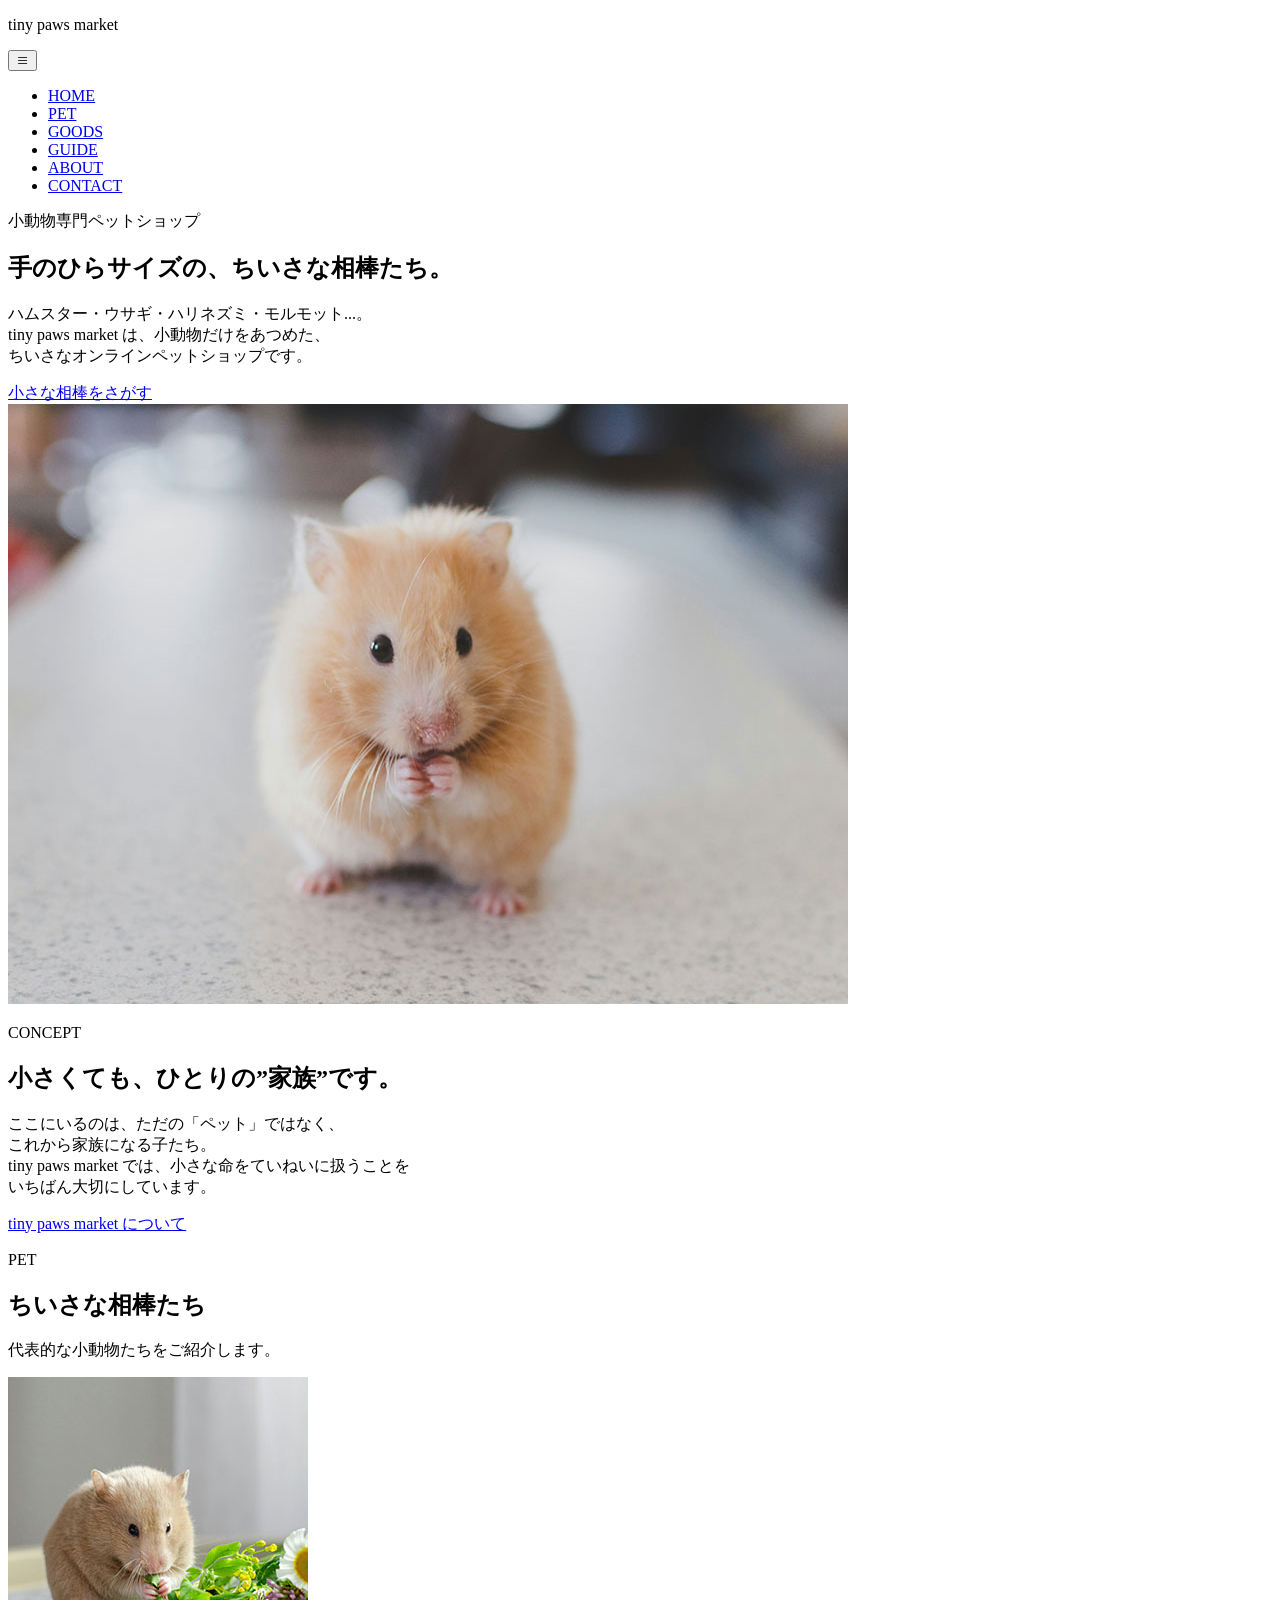
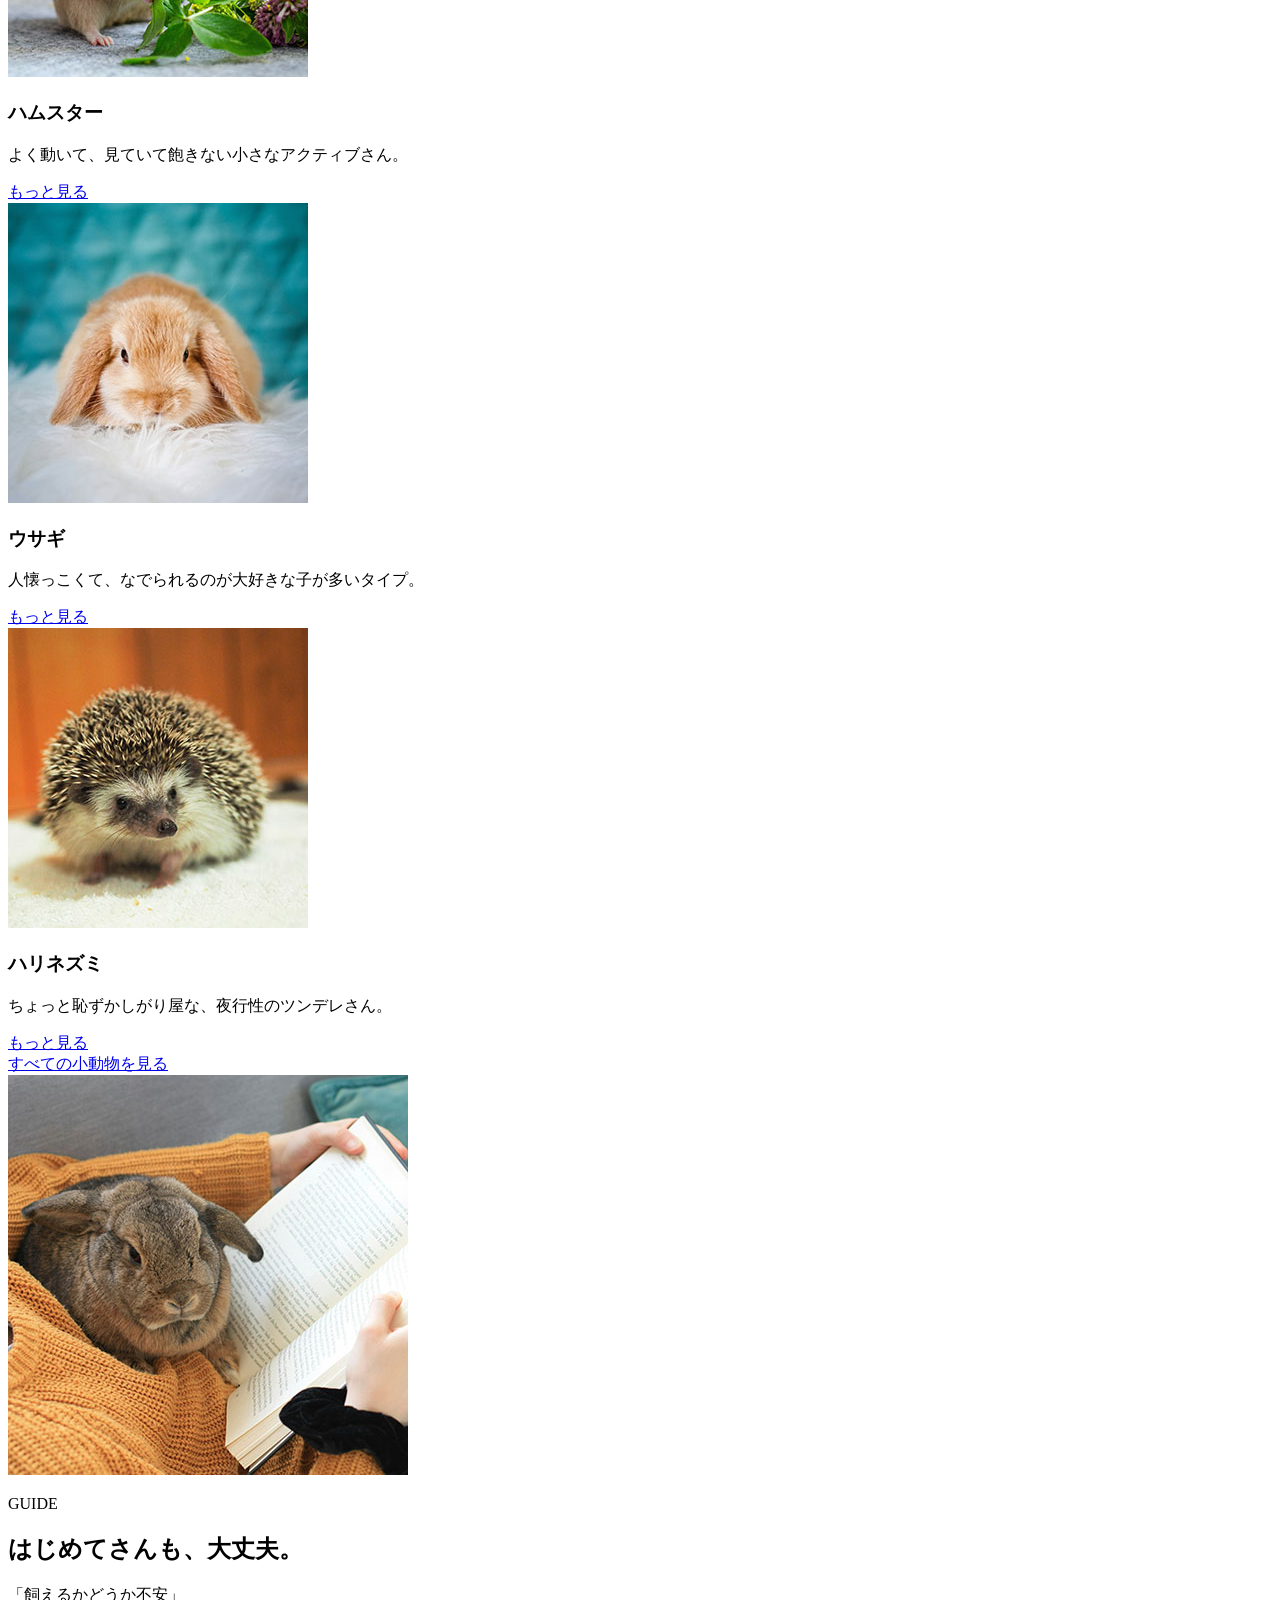
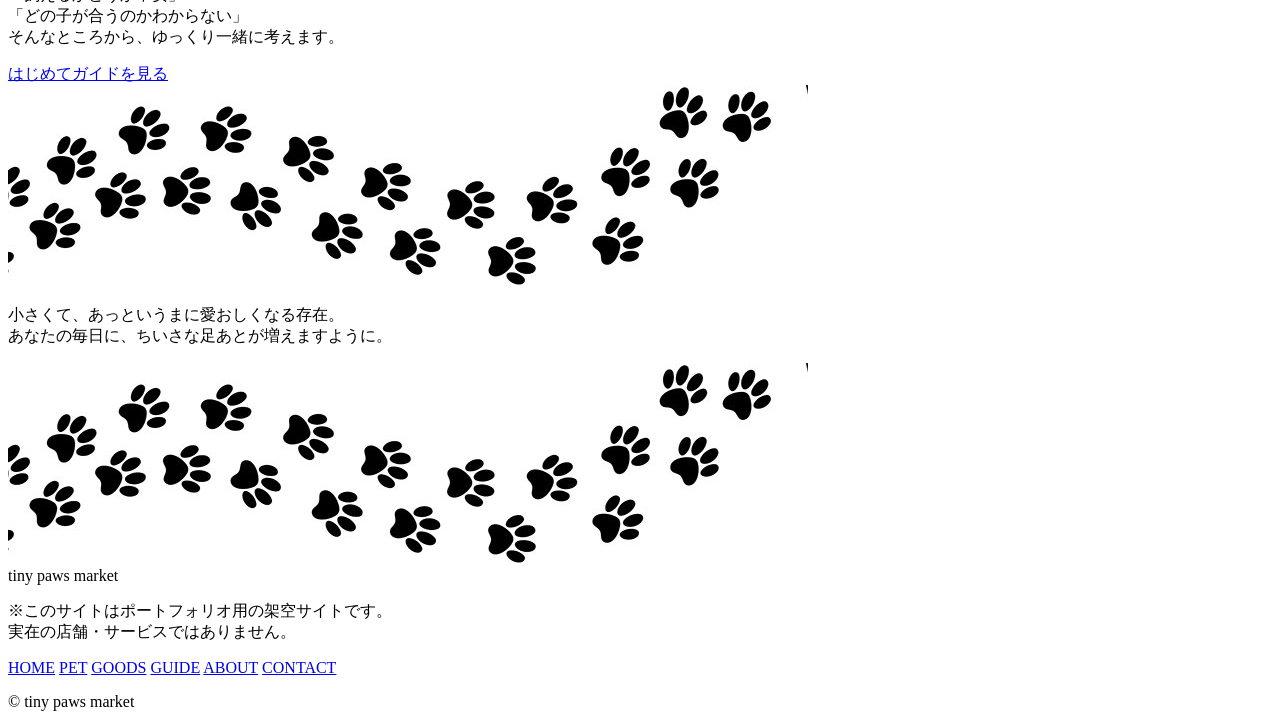
==== index.html @ 4024fcd1 "Add files via upload" ====
<!DOCTYPE html>
<html lang="ja">

<head>
    <meta charset="UTF-8">
    <title>tiny paws market | 小動物専門ペットショップ</title>
    <meta name="viewport" content="width=device-width, initial-scale=1">
    <link rel="stylesheet" href="css/style.css">
    <link rel="stylesheet" href="https://cdn.jsdelivr.net/npm/bootstrap-icons@1.11.3/font/bootstrap-icons.min.css">
</head>

<body>
    <header class="site-header">
        <div class="container">
            <div class="header-inner">
                <p class="site-title">tiny paws market</p>
                <button class="nav-toggle" aria-label="メニューを開く" aria-expanded="false">
                    <i class="bi bi-list"></i>
                </button>
            </div>
            <nav class="global-nav">
                <ul>
                    <li><a href="index.html">HOME</a></li>
                    <li><a href="pet.html">PET</a></li>
                    <li><a href="#">GOODS</a></li>
                    <li><a href="guide.html">GUIDE</a></li>
                    <li><a href="about.html">ABOUT</a></li>
                    <li><a href="contact.html">CONTACT</a></li>
                </ul>
            </nav>
        </div>
    </header>
    <main>
        <!-- ヒーロー -->
        <section class="hero">
            <div class="container hero-inner">
                <div class="hero-text">
                    <p class="hero-label">小動物専門ペットショップ</p>
                    <h1 class="hero-title">手のひらサイズの、ちいさな相棒たち。</h1>
                    <p class="hero-lead">ハムスター・ウサギ・ハリネズミ・モルモット...。<br>tiny paws market
                        は、小動物だけをあつめた、<br>ちいさなオンラインペットショップです。</p>
                    <a href="pet.html" class="btn-primary">小さな相棒をさがす</a>
                </div>
                <div class="hero-image">
                    <img src="image/main_1.jpg" alt="小さなハムスター">
                </div>
            </div>
        </section>

        <!-- コンセプト -->
        <section class="section concept">
            <div class="container">
                <p class="section-label">CONCEPT</p>
                <h2 class="section-title">小さくても、ひとりの”家族”です。</h2>
                <p class="section-text">
                    ここにいるのは、ただの「ペット」ではなく、<br>これから家族になる子たち。<br>tiny paws market では、小さな命をていねいに扱うことを<br>いちばん大切にしています。
                </p>
                <a href="#" class="btn-secondary">tiny paws market について</a>
            </div>
        </section>

        <!-- PET ピックアップ -->
        <section class="section pets">
            <div class="container">
                <p class="section-label">PET</p>
                <h2 class="section-title">ちいさな相棒たち</h2>
                <p class="section-text">代表的な小動物たちをご紹介します。</p>

                <div class="pet-grid">
                    <article class="pet-card">
                        <img src="image/pet_1.jpg" alt="ハムスター">
                        <h3 class="pet-name">ハムスター</h3>
                        <p class="pet-desc">よく動いて、見ていて飽きない小さなアクティブさん。</p>
                        <a href="pet.html" class="pet-link">もっと見る</a>
                    </article>

                    <article class="pet-card">
                        <img src="image/pet_2.jpg" alt="ウサギ">
                        <h3 class="pet-name">ウサギ</h3>
                        <p class="pet-desc">人懐っこくて、なでられるのが大好きな子が多いタイプ。</p>
                        <a href="pet.html" class="pet-link">もっと見る</a>
                    </article>

                    <article class="pet-card">
                        <img src="image/pet_3.jpg" alt="ハリネズミ">
                        <h3 class="pet-name">ハリネズミ</h3>
                        <p class="pet-desc">ちょっと恥ずかしがり屋な、夜行性のツンデレさん。</p>
                        <a href="pet.html" class="pet-link">もっと見る</a>
                    </article>
                </div>

                <div class="section-cta">
                    <a href="pet.html" class="btn-secondary">すべての小動物を見る</a>
                </div>
            </div>
        </section>

        <!-- はじめてさんへ -->
        <section class="section guide-intro">
            <div class="container guide-inner">
                <div class="guide-image">
                    <img src="image/guide_1pc.jpg" alt="小動物との暮らしのイメージ">
                </div>
                <div class="guide-text">
                    <p class="section-label">GUIDE</p>
                    <h2 class="section-title">はじめてさんも、大丈夫。</h2>
                    <p class="section-text">
                        「飼えるかどうか不安」<br>「どの子が合うのかわからない」<br>そんなところから、ゆっくり一緒に考えます。
                    </p>
                    <a href="guide.html" class="btn-secondary">はじめてガイドを見る</a>
                </div>
            </div>
        </section>

        <!-- フッターメッセージ -->
        <section class="section message">
            <div class="container message-inner">
                <img src="image/footer_1.jpg" alt="" class="footprint">
                <p class="message-text">
                    小さくて、あっというまに愛おしくなる存在。<br>
                    あなたの毎日に、ちいさな足あとが増えますように。
                </p>
                <img src="image/footer_1.jpg" alt="" class="footprint">
            </div>
        </section>

    </main>
    <footer class="site-footer">
        <div class="container footer-inner">
            <div class="footer-left">
                <div class="logo">tiny paws market</div>
                <p class="note">
                    ※このサイトはポートフォリオ用の架空サイトです。<br>
                    実在の店舗・サービスではありません。
                </p>
            </div>
            <div class="footer-right">
                <nav class="footer-nav">
                    <a href="index.html">HOME</a>
                    <a href="pet.html">PET</a>
                    <a href="#">GOODS</a>
                    <a href="guide.html">GUIDE</a>
                    <a href="about.html">ABOUT</a>
                    <a href="contact.html">CONTACT</a>
                </nav>
                <p class="copyright">© tiny paws market</p>
            </div>
        </div>
    </footer>
    <!-- JSファイルの読み込み（body の一番最後） -->
    <script src="js/main.js"></script>
</body>

</html>
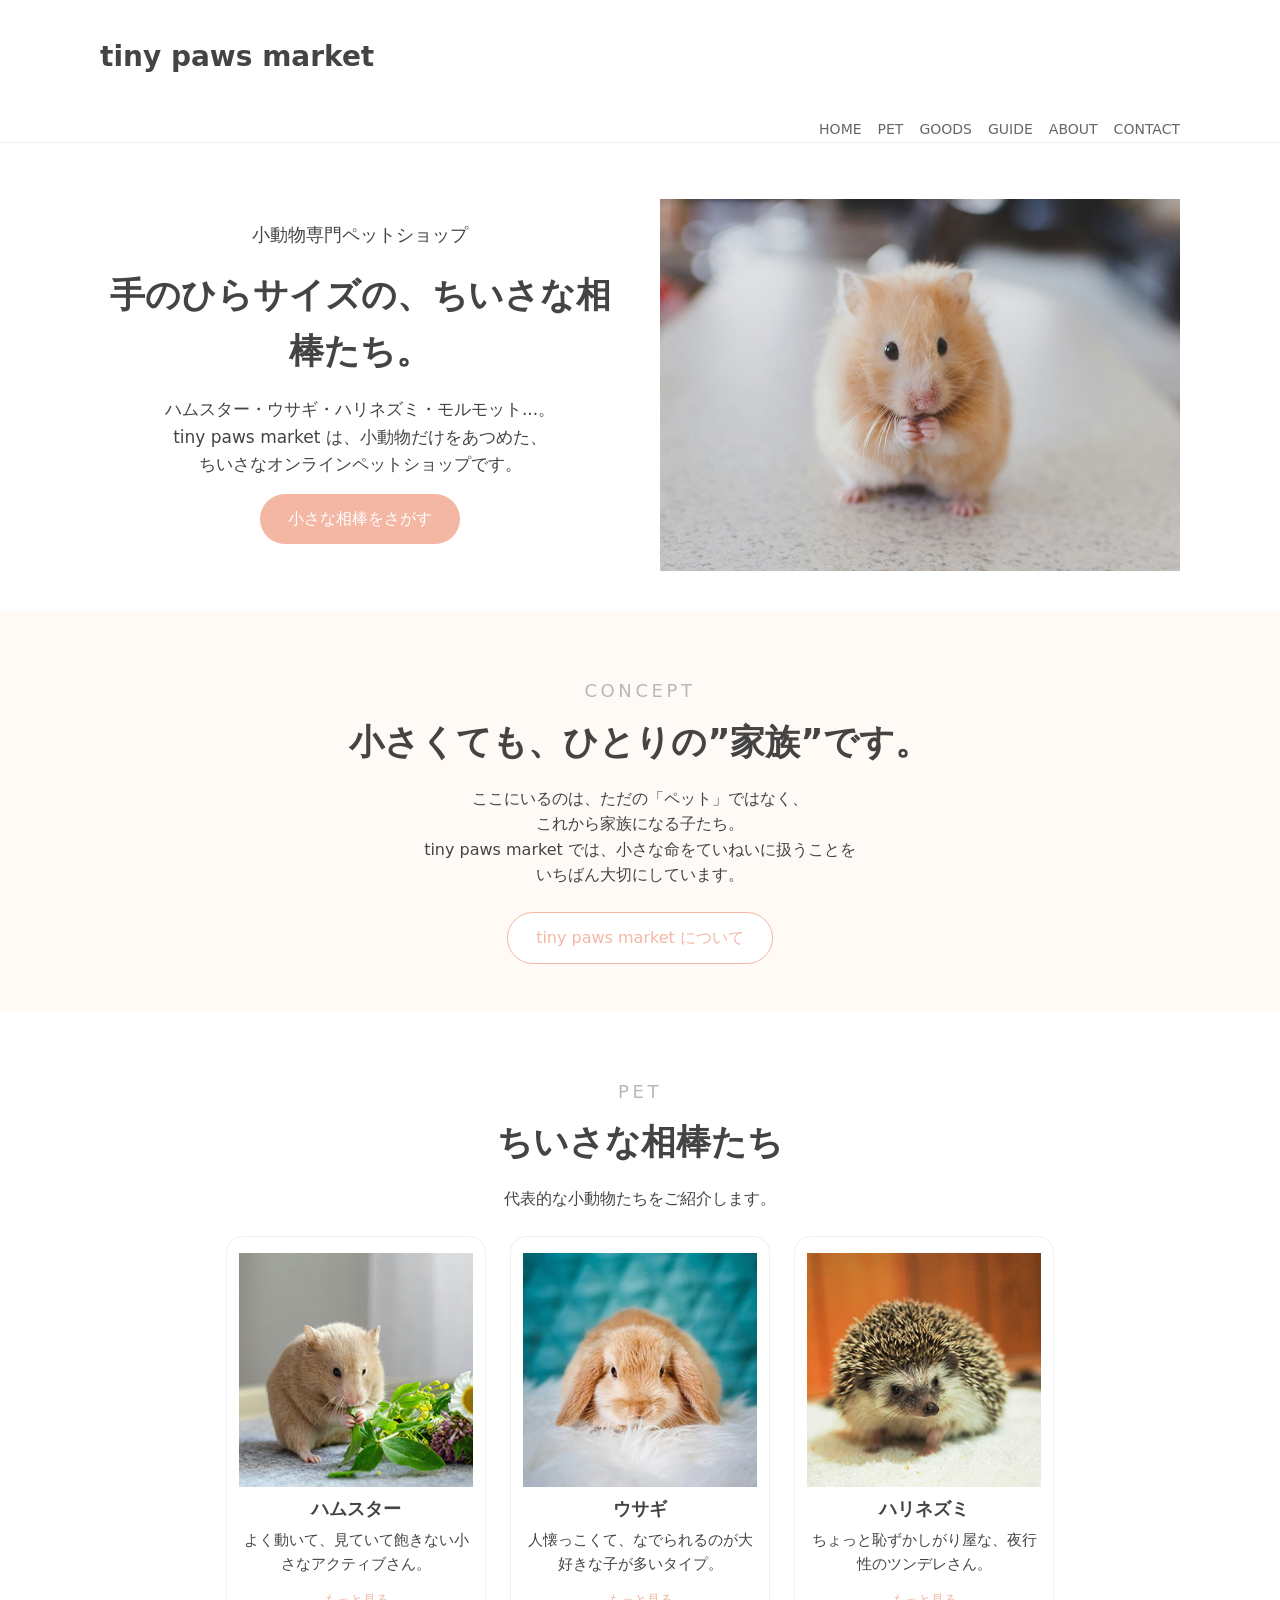
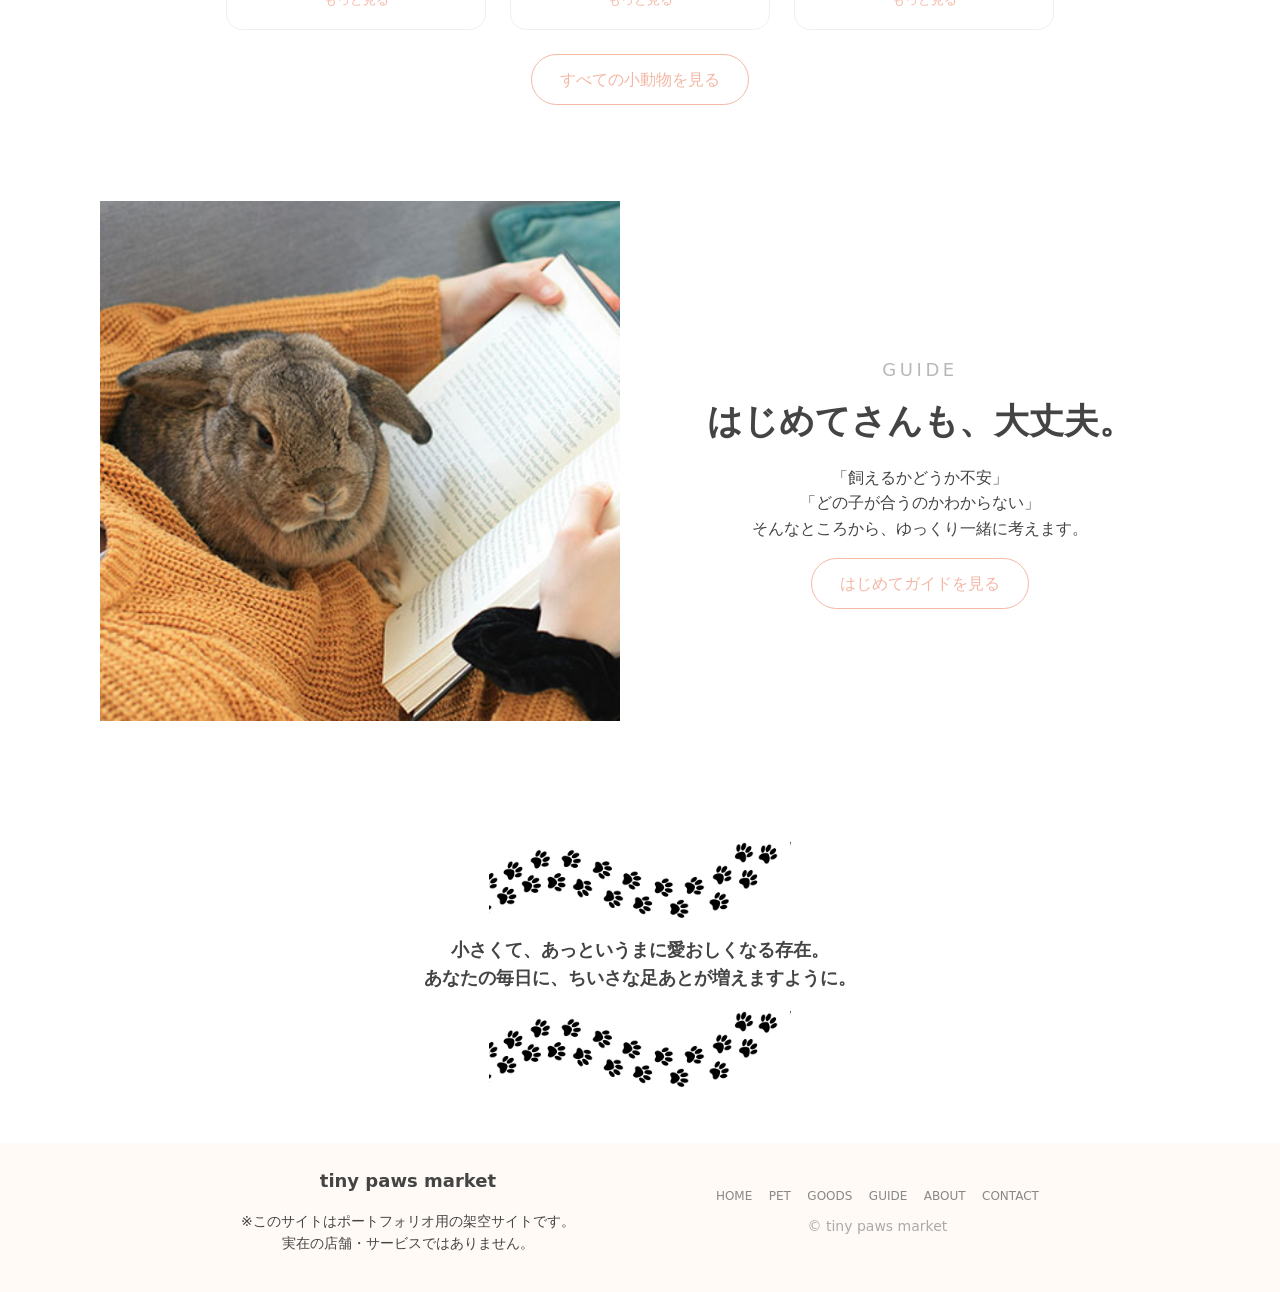
==== commit f1874920: "Update index.html" ====
--- a/index.html
+++ b/index.html
@@ -5,7 +5,7 @@
     <meta charset="UTF-8">
     <title>tiny paws market | 小動物専門ペットショップ</title>
     <meta name="viewport" content="width=device-width, initial-scale=1">
-    <link rel="stylesheet" href="css/style.css">
+    <link rel="stylesheet" href="./style.css">
     <link rel="stylesheet" href="https://cdn.jsdelivr.net/npm/bootstrap-icons@1.11.3/font/bootstrap-icons.min.css">
 </head>
 
@@ -148,7 +148,8 @@
         </div>
     </footer>
     <!-- JSファイルの読み込み（body の一番最後） -->
-    <script src="js/main.js"></script>
+    <script src="./main.js"></script>
 </body>
 
-</html>+
+</html>
--- a/style.css
+++ b/style.css
@@ -0,0 +1,802 @@
+*,
+*::before,
+*::after {
+    box-sizing: border-box;
+}
+
+body {
+    margin: 0;
+    font-family: system-ui, -apple-system, BlinkMacSystemFont, "ヒラギノ角ゴ ProN", "Yu Gothic", sans-serif;
+    color: #444;
+    background-color: #fff;
+    line-height: 1.6;
+}
+
+@media (min-width: 768px) {
+    body {
+        font-size: 18px;
+    }
+}
+
+img {
+    max-width: 100%;
+    display: block;
+}
+
+/* レイアウト共通 */
+.container {
+    width: 90%;
+    max-width: 1080px;
+    margin: 0 auto;
+    text-align: center;
+}
+
+@media (min-width: 768px) {
+    .site-title {
+        font-size: 28px;
+        font-weight: 700;
+        line-height: 1.2;
+    }
+}
+
+/* ヘッダー
+-------------------------------------------------------- */
+.site-header {
+    border-bottom: 1px solid #eee;
+    background-color: #fff;
+}
+
+.header-inner {
+    display: flex;
+    align-items: center;
+    justify-content: space-between;
+    padding: 12px 0;
+}
+
+.logo {
+    font-weight: 700;
+    font-size: 18px;
+}
+
+/* ハンバーガー（Bootstrap Icons） */
+.nav-toggle {
+    background: none;
+    border: none;
+    padding: 0;
+    width: 32px;
+    height: 32px;
+    display: inline-flex;
+    align-items: center;
+    justify-content: center;
+    cursor: pointer;
+}
+
+@media (min-width: 768px) {
+    .nav-toggle {
+        display: none;
+    }
+}
+
+.nav-toggle .bi {
+    font-size: 28px;
+    color: #444;
+}
+
+.global-nav {
+    display: none;
+    background-color: #fff;
+    border-top: 1px solid #eee;
+}
+
+@media (min-width: 768px) {
+    .global-nav {
+        display: block;
+        border-top: none;
+    }
+
+}
+
+.global-nav.is-open {
+    display: block;
+}
+
+.global-nav ul {
+    list-style: none;
+    margin: 0;
+    padding: 8px 5%;
+}
+
+@media (min-width: 768px) {
+    .global-nav ul {
+        display: flex;
+        align-items: center;
+        justify-content: flex-end;
+        gap: 16px;
+        list-style: none;
+        margin: 0;
+        padding: 0;
+    }
+
+}
+
+.global-nav li+li {
+    margin-top: 8px;
+}
+
+@media (min-width: 768px) {
+    .global-nav li {
+        margin: 0 !important;
+        padding: 0 !important;
+    }
+}
+
+.global-nav a {
+    display: block;
+    text-decoration: none;
+    color: #666;
+    font-size: 14px;
+}
+
+@media (min-width: 768px) {
+    .global-nav a {
+        display: inline-block;
+        text-decoration: none;
+        color: #666;
+        font-size: 14px;
+        line-height: 1;
+        padding: 4px 0;
+    }
+}
+
+/* ボタン */
+.btn-primary,
+.btn-secondary {
+    display: inline-block;
+    padding: 10px 20px;
+    border-radius: 999px;
+    text-decoration: none;
+    font-size: 14px;
+}
+
+.btn-primary {
+    background-color: #f3b7a4;
+    color: #fff;
+}
+
+@media (min-width: 768px) {
+    .btn-primary {
+        font-size: 16px;
+        padding: 12px 28px;
+    }
+}
+
+.btn-secondary {
+    border: 1px solid #f3b7a4;
+    color: #f3b7a4;
+    background-color: #fff;
+}
+
+@media (min-width: 768px) {
+    .btn-secondary {
+        font-size: 16px;
+        padding: 12px 28px;
+    }
+}
+
+/* セクション共通 */
+.section {
+    padding: 48px 0;
+}
+
+.section-label {
+    font-size: 12px;
+    letter-spacing: 0.2em;
+    text-transform: uppercase;
+    color: #b8b8b8;
+    margin-bottom: 8px;
+}
+
+@media (min-width: 768px) {
+    .section-label {
+        font-size: 18px;
+    }
+}
+
+.section-title {
+    font-size: 20px;
+    margin: 0 0 16px;
+}
+
+@media (min-width: 768px) {
+    .section-title {
+        font-size: 35px;
+    }
+}
+
+.section-text {
+    font-size: 14px;
+}
+
+@media (min-width: 768px) {
+    .section-text {
+        font-size: 16px;
+    }
+}
+
+/* ヒーロー
+-------------------------------------------------------- */
+.hero {
+    padding: 32px 0 40px;
+}
+
+.hero-title {
+    font-size: 22px;
+    margin: 8px 0 12px;
+}
+
+@media (min-width: 768px) {
+    .hero-title {
+        font-size: 35px;
+    }
+}
+
+.hero-lead {
+    font-size: 14px;
+    margin-bottom: 16px;
+}
+
+@media (min-width: 768px) {
+    .hero-lead {
+        font-size: 17px;
+    }
+}
+
+.hero-image {
+    margin-top: 24px;
+}
+
+@media (min-width: 768px) {
+    .hero-inner {
+        display: flex;
+        align-items: center;
+        gap: 40px;
+    }
+
+    .hero-text,
+    .hero-image {
+        flex: 1;
+    }
+}
+
+.concept {
+    background-color: #fffaf5;
+    text-align: center;
+}
+
+.concept .btn-secondary {
+    margin-top: 8px;
+}
+
+/* PETカード
+-------------------------------------------------------- */
+.pet-grid {
+    margin-top: 24px;
+    display: grid;
+    grid-template-columns: 1fr;
+    gap: 16px;
+    justify-items: center;
+}
+
+@media (min-width: 768px) {
+    .pet-grid {
+        display: grid;
+        grid-template-columns: repeat(3, 260px);
+        justify-content: center;
+        gap: 24px;
+    }
+}
+
+.pet-card {
+    padding: 16px;
+    max-width: 320px;
+    border-radius: 16px;
+    border: 1px solid #f0f0f0;
+    background-color: #fff;
+}
+
+@media (min-width: 768px) {
+    .pet-card {
+        padding: 16px 12px;
+    }
+}
+
+.pet-name {
+    font-size: 16px;
+    margin: 8px 0 4px;
+}
+
+@media (min-width: 768px) {
+    .pet-name {
+        font-size: 18px;
+    }
+}
+
+.pet-desc {
+    font-size: 13px;
+    margin: 0 0 8px;
+}
+
+@media (min-width: 768px) {
+    .pet-desc {
+        font-size: 15px;
+    }
+}
+
+.pet-link {
+    font-size: 13px;
+    color: #f3b7a4;
+    text-decoration: none;
+}
+
+.section-cta {
+    margin-top: 24px;
+    text-align: center;
+}
+
+/* はじめてさん
+-------------------------------------------------------- */
+.guide-inner {
+    display: block;
+    text-align: center;
+}
+
+@media (min-width: 768px) {
+    .guide-inner {
+        display: flex;
+        align-items: center;
+        gap: 40px;
+    }
+}
+
+.guide-image {
+    margin-bottom: 16px;
+    text-align: center;
+}
+
+
+
+.guide-image img {
+    display: inline-block;
+    width: 100%;
+}
+
+@media (min-width: 768px) {
+
+    .guide-image,
+    .guide-text {
+        flex: 1;
+    }
+}
+
+/* フッターメッセージ */
+.message {
+    background-color: #fff;
+}
+
+.message-inner {
+    text-align: center;
+}
+
+.footprint {
+    width: 50%;
+    margin: 0 auto 8px;
+}
+
+@media (min-width: 768px) {
+    .footprint {
+        width: 28%;
+    }
+}
+
+.message-text {
+    font-size: 14px;
+}
+
+@media (min-width: 768px) {
+    .message-text {
+        font-size: 18px;
+        font-weight: 600;
+    }
+}
+
+/* フッター 
+-------------------------------------------------------- */
+.site-footer {
+    background-color: #fffaf5;
+    padding: 24px 0;
+    font-size: 12px;
+    text-align: center;
+}
+
+@media (min-width: 768px) {
+    .site-footer {
+        font-size: 14px;
+    }
+}
+
+.footer-inner {
+    display: block;
+}
+
+@media (min-width: 768px) {
+    .footer-inner {
+        display: flex;
+        justify-content: space-evenly;
+        align-items: center;
+    }
+}
+
+.footer-left {
+    margin-bottom: 16px;
+}
+
+@media (min-width: 768px) {
+    .footer-left {
+        margin-bottom: 0;
+    }
+}
+
+.footer-nav a {
+    margin-right: 12px;
+    color: #888;
+    text-decoration: none;
+    font-size: 12px;
+}
+
+.footer-nav a:last-child {
+    margin-right: 0
+}
+
+.copyright {
+    margin-top: 8px;
+    color: #aaa;
+}
+
+.pc-only {
+    display: none;
+}
+
+@media (min-width: 768px) {
+    .pc-only {
+        display: inline;
+    }
+}
+
+/* GUIDEページ
+-------------------------------------------------------- */
+.guide-step-list {
+    display: flex;
+    flex-direction: column;
+    gap: 24px;
+    text-align: left;
+}
+
+@media (min-width: 768px) {
+    .guide-step-list {
+        gap: 32px;
+    }
+}
+
+.guide-step-item {
+    padding: 16px;
+    border-radius: 12px;
+    border: 1px solid #f0f0f0;
+    background-color: #fff;
+}
+
+.guide-step-number {
+    display: inline-block;
+    font-size: 12px;
+    letter-spacing: 0.1em;
+    color: #f3b7a4;
+    font-weight: 700;
+    margin-bottom: 4px;
+}
+
+.guide-step-title {
+    font-size: 16px;
+    margin: 0 0 8px;
+}
+
+.guide-step-text {
+    font-size: 14px;
+    margin: 0;
+}
+
+.guide-checklist-image {
+    margin-top: 16px;
+}
+
+.guide-checklist-image img {
+    max-width: 100%;
+    height: auto;
+    display: block;
+    margin: 0 auto;
+}
+
+.guide-lifestyle-points {
+    display: flex;
+    flex-direction: column;
+    gap: 16px;
+    text-align: left;
+    margin-top: 16px;
+}
+
+@media (min-width: 768px) {
+    .guide-lifestyle-points {
+        flex-direction: row;
+        align-items: stretch;
+    }
+}
+
+.guide-lifestyle-item {
+    padding: 16px;
+    border-radius: 12px;
+    border: 1px solid #f0f0f0;
+    background-color: #fff;
+}
+
+@media (min-width: 768px) {
+    .guide-lifestyle-item {
+        flex: 1;
+    }
+}
+
+.guide-lifestyle-title {
+    font-size: 16px;
+    margin: 0 0 8px;
+}
+
+.guide-lifestyle-text {
+    font-size: 14px;
+    margin: 0;
+}
+
+.guide-steps {
+    background-color: #fffaf5;
+}
+
+.guide-lifestyle {
+    background-color: #fffaf5;
+}
+
+/* ABOUT
+-------------------------------------------------------- */
+
+.about-main {
+    background-color: #fffaf5;
+}
+
+.about-hero-inner {
+    display: flex;
+    flex-direction: column;
+    gap: 24px;
+    align-items: center;
+}
+
+@media (min-width: 768px) {
+    .about-hero-inner {
+        flex-direction: row;
+        align-items: center;
+        gap: 40px;
+    }
+}
+
+.about-hero-text {
+    text-align: center;
+}
+
+@media (min-width: 768px) {
+    .about-hero-text {
+        flex: 1;
+        text-align: left;
+    }
+}
+
+.about-hero-image img {
+    border-radius: 16px;
+}
+
+@media (min-width: 768px) {
+    .about-hero-image {
+        flex: 1;
+    }
+}
+
+.about-features-grid {
+    display: flex;
+    flex-direction: column;
+    gap: 24px;
+    margin-top: 24px;
+}
+
+@media (min-width: 768px) {
+    .about-features-grid {
+        flex-direction: row;
+    }
+}
+
+.about-feature-item {
+    padding: 16px;
+    border-radius: 16px;
+    border: 1px solid #f0f0f0;
+    background-color: #fff;
+    text-align: left;
+}
+
+@media (min-width: 768px) {
+    .about-feature-item {
+        flex: 1;
+    }
+}
+
+.about-feature-item img {
+    border-radius: 12px;
+    margin-bottom: 12px;
+}
+
+.about-feature-title {
+    font-size: 16px;
+    margin: 0 0 8px;
+}
+
+@media (min-width: 768px) {
+    .about-feature-title {
+        font-size: 18px;
+    }
+}
+
+.about-feature-text {
+    font-size: 14px;
+    margin: 0;
+}
+
+@media (min-width: 768px) {
+    .about-feature-text {
+        font-size: 15px;
+    }
+}
+
+.about-message {
+    background-color: #fffaf5;
+}
+
+.about-message .section-text {
+    font-size: 15px;
+}
+
+.sp-br {
+    display: inline;
+}
+
+@media screen and (max-width: 767px) {
+    .sp-br {
+        display: none;
+    }
+}
+
+/* CONTACT
+-------------------------------------------------------- */
+.page-hero-contact {
+    background-color: #fffaf5;
+    padding: 48px 0;
+}
+
+.contact {
+    background-color: #fff;
+}
+
+.contact-form {
+    max-width: 640px;
+    margin: 0 auto;
+    text-align: left;
+}
+
+@media (min-width: 768px) {
+    .contact-form {
+        max-width: 720px;
+    }
+}
+
+/* ラベル・必須マーク */
+.contact-form .form-group {
+    margin-bottom: 20px;
+}
+
+.contact-form label {
+    display: inline-block;
+    font-size: 14px;
+    margin-bottom: 6px;
+    font-weight: 600;
+}
+
+@media (min-width: 768px) {
+    .contact-form label {
+        font-size: 16px;
+    }
+}
+
+.contact-form .required {
+    display: inline-block;
+    margin-left: 8px;
+    padding: 2px 8px;
+    border-radius: 999px;
+    background-color: #f3b7a4;
+    color: #fff;
+    font-size: 11px;
+}
+
+/* テキスト入力・セレクト・テキストエリア */
+.contact-form input[type="text"],
+.contact-form input[type="email"],
+.contact-form input[type="tel"],
+.contact-form select,
+.contact-form textarea {
+    width: 100%;
+    font-size: 14px;
+    padding: 10px 12px;
+    border-radius: 8px;
+    border: 1px solid #ddd;
+    outline: none;
+    font-family: inherit;
+    box-sizing: border-box;
+    background-color: #fff;
+}
+
+@media (min-width: 768px) {
+
+    .contact-form input[type="text"],
+    .contact-form input[type="email"],
+    .contact-form input[type="tel"],
+    .contact-form select,
+    .contact-form textarea {
+        font-size: 16px;
+        padding: 12px 14px;
+    }
+}
+
+.contact-form input:focus,
+.contact-form select:focus,
+.contact-form textarea:focus {
+    border-color: #f3b7a4;
+    box-shadow: 0 0 0 2px rgba(243, 183, 164, 0.25);
+}
+
+.contact-form textarea {
+    min-height: 180px;
+    resize: vertical;
+}
+
+/* 注意書き */
+.contact-form .form-note {
+    margin: 16px 0 24px;
+    font-size: 12px;
+    color: #888;
+    line-height: 1.6;
+}
+
+@media (min-width: 768px) {
+    .contact-form .form-note {
+        font-size: 13px;
+    }
+}
+
+/* 送信ボタン */
+.contact-form .form-actions {
+    text-align: center;
+    margin-top: 8px;
+}
+
+.contact-form .form-actions .btn-primary {
+    width: 200px;
+}
